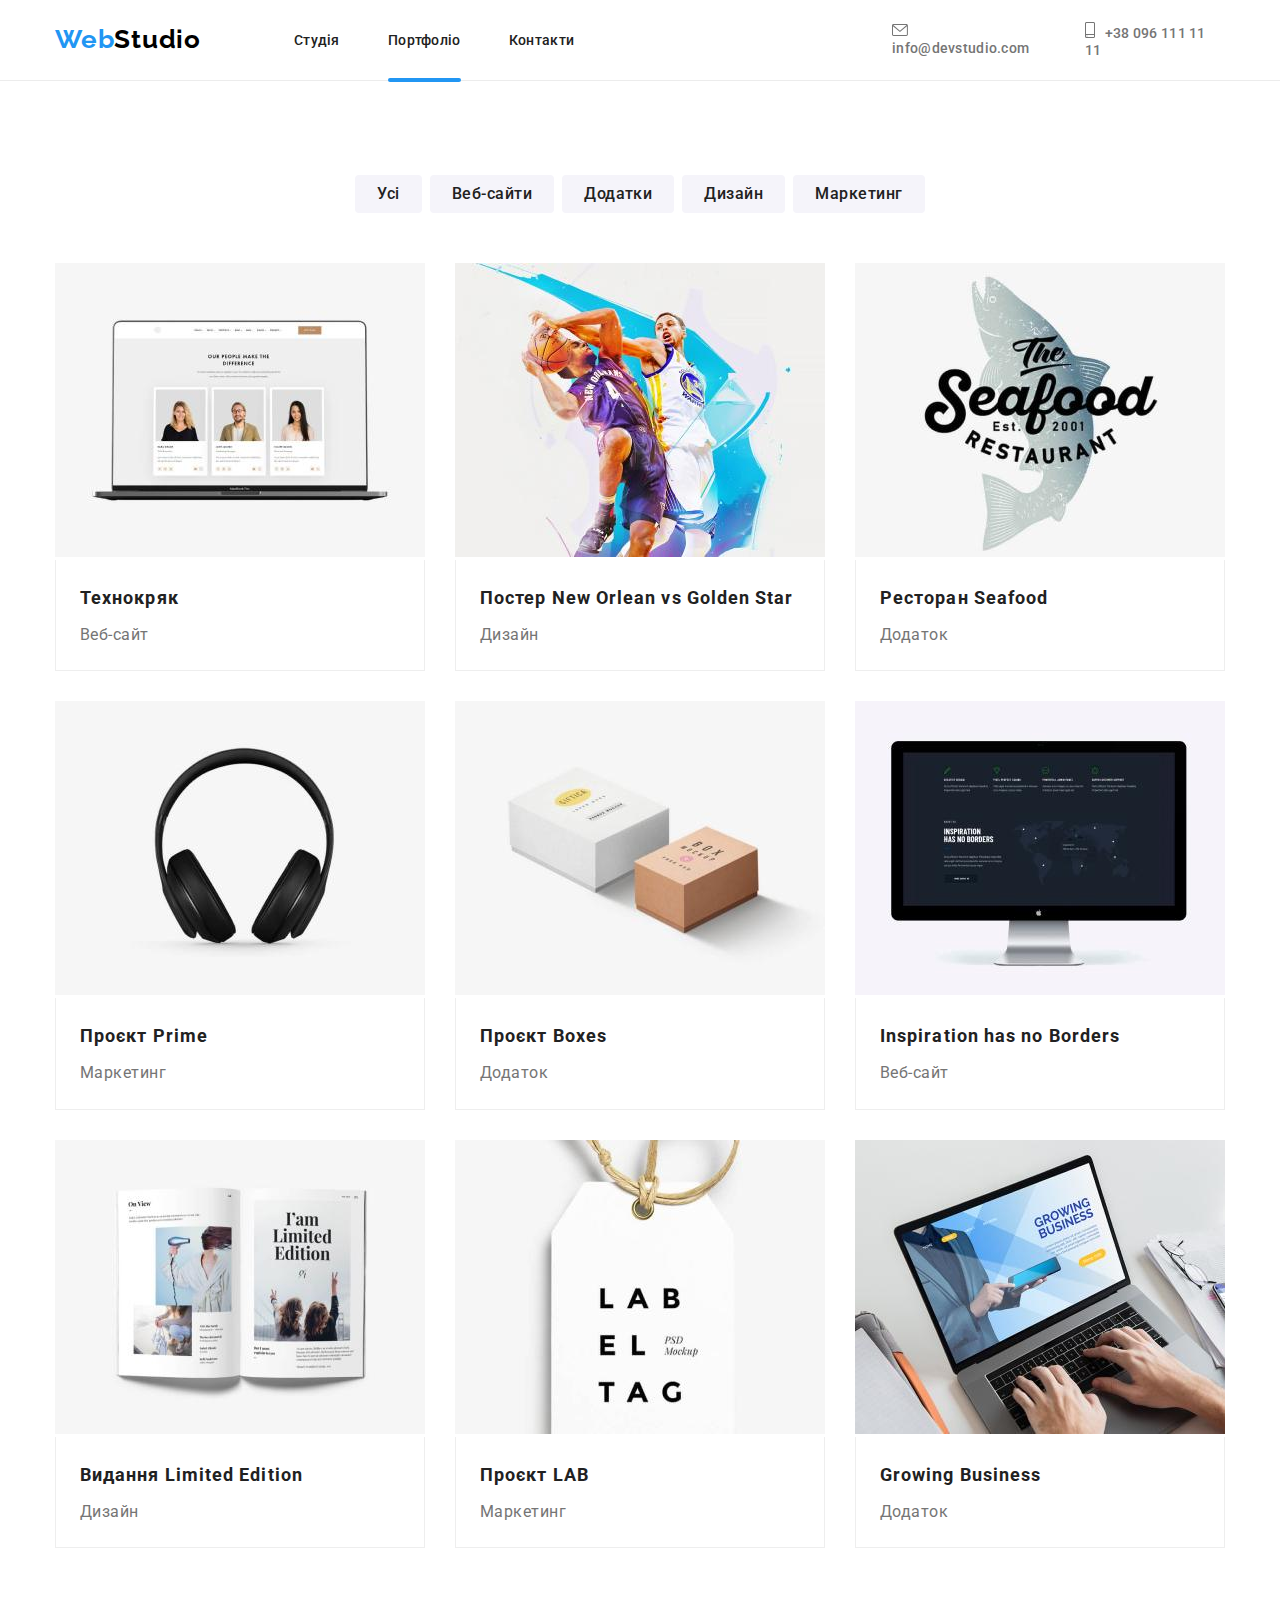
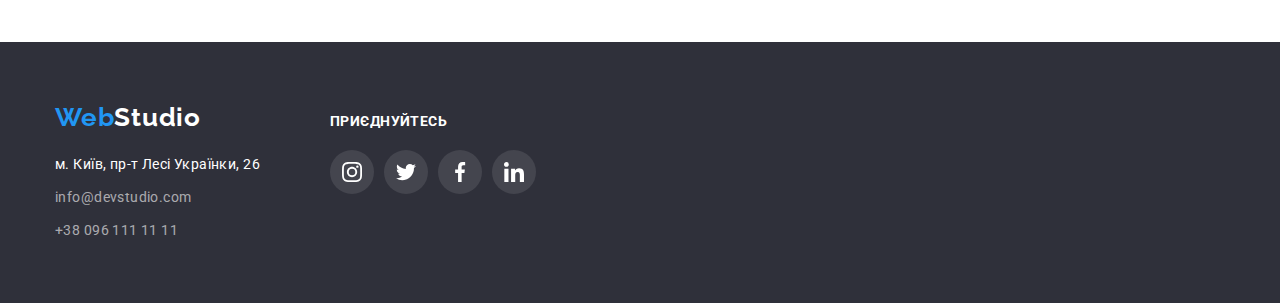
==== portfolio.html @ 5a44cbc3 "clon" ====
<!DOCTYPE html>
<html lang="uk">
  <head>
    <meta charset="UTF-8" />
    <meta http-equiv="X-UA-Compatible" content="IE=edge" />
    <meta name="viewport" content="width=device-width, initial-scale=1.0" />
    <title>WebStudio</title>
    <link rel="preconnect" href="https://fonts.googleapis.com" />
    <link rel="preconnect" href="https://fonts.gstatic.com" crossorigin />
    <link
      href="https://fonts.googleapis.com/css2?family=Raleway:wght@700&family=Roboto:wght@400;500;700;900&display=swap"
      rel="stylesheet"
    />
    <link
      rel="stylesheet"
      href="https://cdnjs.cloudflare.com/ajax/libs/modern-normalize/1.0.0/modern-normalize.min.css"
    />
    <link rel="stylesheet" href="./css/styles.css" />
  </head>
  <body>
    <header class="page-header">
      <div class="container">
        <nav class="header-nav">
          <a class="logo" href="/">Web<span class="logo-header-span">Studio</span></a>
          <ul class="pages-nav">
            <li class="nav-item">
              <a class="nav-link" href="./index.html" target="_self">Студія</a>
            </li>
            <li class="nav-item">
              <a class="nav-link current-page" href="./portfolio.html" target="_self">Портфоліо</a>
            </li>
            <li class="nav-item">
              <a class="nav-link" href="#">Контакти</a>
            </li>
          </ul>
          <div class="header-contacts">
            <ul class="header-contacts-list">
              <li class="header-contacts-item">
                <a class="mail-head" href="mailto:info@devstudio.com">
                  <svg class="mail-icon" width="16" height="12">
                    <use href="./images/icons.svg#icon-envelope"></use></svg
                  >info@devstudio.com
                </a>
              </li>
              <li class="header-contacts-item">
                <a class="phone-head" href="tel:+380961111111">
                  <svg class="phone-icon" width="10" height="16">
                    <use href="./images/icons.svg#icon-smartphone"></use></svg
                  >+38 096 111 11 11
                </a>
              </li>
            </ul>
          </div>
        </nav>
      </div>
    </header>
    <main>
      <!-- Основная секция -->
      <section class="menu">
        <div class="container">
          <ul class="list-button">
            <li class="menu-item">
              <button class="menu-button" type="button">Усі</button>
            </li>
            <li class="menu-item">
              <button class="menu-button" type="button">Веб-сайти</button>
            </li>
            <li class="menu-item">
              <button class="menu-button" type="button">Додатки</button>
            </li>
            <li class="menu-item">
              <button class="menu-button" type="button">Дизайн</button>
            </li>
            <li class="menu-item">
              <button class="menu-button" type="button">Маркетинг</button>
            </li>
          </ul>
          <ul class="projects-list">
            <li class="projects-item">
              <div class="projects-thumb">
                <img
                  class="projects-img"
                  src="./images/project-card1.jpg"
                  alt="Технокряк"
                  width="370"
                  height="294"
                />
                <div class="projects-description">
                  <p>
                    Ресурс пропонує комплексні пропозиції з різним рівнем функціоналу та сервісів.
                    Все це дозволить відвідувачу отримати вичерпні відомості про компанію чи
                    приватну особу.
                  </p>
                </div>
              </div>
              <div class="projects-name">
                <h3 class="projects-title">Технокряк</h3>
                <p class="projects-text">Веб-сайт</p>
              </div>
            </li>
            <li class="projects-item">
              <div class="projects-thumb">
                <img
                  class="projects-img"
                  src="./images/project-card2.jpg"
                  alt="Постер New Orlean vs Golden Star"
                  width="370"
                  height="294"
                />
                <div class="projects-description">
                  <p>
                    Ресурс пропонує комплексні пропозиції з різним рівнем функціоналу та сервісів.
                    Все це дозволить відвідувачу отримати вичерпні відомості про компанію чи
                    приватну особу.
                  </p>
                </div>
              </div>
              <div class="projects-name">
                <h3 class="projects-title">Постер New Orlean vs Golden Star</h3>
                <p class="projects-text">Дизайн</p>
              </div>
            </li>
            <li class="projects-item">
              <div class="projects-thumb">
                <img
                  class="projects-img"
                  src="./images/project-card3.jpg"
                  alt="Ресторан Seafood"
                  width="370"
                  height="294"
                />
                <div class="projects-description">
                  <p>
                    Ресурс пропонує комплексні пропозиції з різним рівнем функціоналу та сервісів.
                    Все це дозволить відвідувачу отримати вичерпні відомості про компанію чи
                    приватну особу.
                  </p>
                </div>
              </div>
              <div class="projects-name">
                <h3 class="projects-title">Ресторан Seafood</h3>
                <p class="projects-text">Додаток</p>
              </div>
            </li>
            <li class="projects-item">
              <div class="projects-thumb">
                <img
                  class="projects-img"
                  src="./images/project-card4.jpg"
                  alt="Проєкт Prime"
                  width="370"
                  height="294"
                />
                <div class="projects-description">
                  <p>
                    Ресурс пропонує комплексні пропозиції з різним рівнем функціоналу та сервісів.
                    Все це дозволить відвідувачу отримати вичерпні відомості про компанію чи
                    приватну особу.
                  </p>
                </div>
              </div>
              <div class="projects-name">
                <h3 class="projects-title">Проєкт Prime</h3>
                <p class="projects-text">Маркетинг</p>
              </div>
            </li>
            <li class="projects-item">
              <div class="projects-thumb">
                <img
                  class="projects-img"
                  src="./images/project-card5.jpg"
                  alt="Проєкт Boxes"
                  width="370"
                  height="294"
                />
                <div class="projects-description">
                  <p>
                    Ресурс пропонує комплексні пропозиції з різним рівнем функціоналу та сервісів.
                    Все це дозволить відвідувачу отримати вичерпні відомості про компанію чи
                    приватну особу.
                  </p>
                </div>
              </div>
              <div class="projects-name">
                <h3 class="projects-title">Проєкт Boxes</h3>
                <p class="projects-text">Додаток</p>
              </div>
            </li>
            <li class="projects-item">
              <div class="projects-thumb">
                <img
                  class="projects-img"
                  src="./images/project-card6.jpg"
                  alt="Inspiration has no Borders"
                  width="370"
                  height="294"
                />
                <div class="projects-description">
                  <p>
                    Ресурс пропонує комплексні пропозиції з різним рівнем функціоналу та сервісів.
                    Все це дозволить відвідувачу отримати вичерпні відомості про компанію чи
                    приватну особу.
                  </p>
                </div>
              </div>
              <div class="projects-name">
                <h3 class="projects-title">Inspiration has no Borders</h3>
                <p class="projects-text">Веб-сайт</p>
              </div>
            </li>
            <li class="projects-item">
              <div class="projects-thumb">
                <img
                  class="projects-img"
                  src="./images/project-card7.jpg"
                  alt="Видання Limited Edition"
                  width="370"
                  height="294"
                />
                <div class="projects-description">
                  <p>
                    Ресурс пропонує комплексні пропозиції з різним рівнем функціоналу та сервісів.
                    Все це дозволить відвідувачу отримати вичерпні відомості про компанію чи
                    приватну особу.
                  </p>
                </div>
              </div>
              <div class="projects-name">
                <h3 class="projects-title">Видання Limited Edition</h3>
                <p class="projects-text">Дизайн</p>
              </div>
            </li>
            <li class="projects-item">
              <div class="projects-thumb">
                <img
                  class="projects-img"
                  src="./images/project-card8.jpg"
                  alt="Проєкт LAB"
                  width="370"
                  height="294"
                />
                <div class="projects-description">
                  <p>
                    Ресурс пропонує комплексні пропозиції з різним рівнем функціоналу та сервісів.
                    Все це дозволить відвідувачу отримати вичерпні відомості про компанію чи
                    приватну особу.
                  </p>
                </div>
              </div>
              <div class="projects-name">
                <h3 class="projects-title">Проєкт LAB</h3>
                <p class="projects-text">Маркетинг</p>
              </div>
            </li>
            <li class="projects-item">
              <div class="projects-thumb">
                <img
                  class="projects-img"
                  src="./images/project-card9.jpg"
                  alt="Growing Business"
                  width="370"
                  height="294"
                />
                <div class="projects-description">
                  <p>
                    Ресурс пропонує комплексні пропозиції з різним рівнем функціоналу та сервісів.
                    Все це дозволить відвідувачу отримати вичерпні відомості про компанію чи
                    приватну особу.
                  </p>
                </div>
              </div>
              <div class="projects-name">
                <h3 class="projects-title">Growing Business</h3>
                <p class="projects-text">Додаток</p>
              </div>
            </li>
          </ul>
        </div>
      </section>
    </main>
    <footer class="page-footer">
      <div class="container">
        <div class="footer-boxes">
          <div class="footer-box-contacs">
            <a class="logo-footer" href="/">Web<span class="logo-footer-span">Studio</span></a>
            <address class="footer-address">
              <ul class="footer-contacs">
                <li class="footer-item">
                  <a class="map-footer" href="https://goo.gl/maps/89aAq961mNhMFLVW8"
                    >м. Київ, пр-т Лесі Українки, 26</a
                  >
                </li>
                <li class="footer-item">
                  <a class="mail-footer" href="mailto:info@devstudio.com">info@devstudio.com</a>
                </li>
                <li class="footer-item">
                  <a class="tel-footer" href="tel:+380961111111">+38 096 111 11 11</a>
                </li>
              </ul>
            </address>
          </div>
          <div class="footer-box-social">
            <p class="footer-social-text">приєднуйтесь</p>
            <ul class="footer-social-list">
              <li class="footer-social-item">
                <a href="" class="footer-social-link">
                  <svg class="footer-social-icon" width="20" height="20">
                    <use href="./images/icons.svg#icon-instagram"></use>
                  </svg>
                </a>
              </li>
              <li class="footer-social-item">
                <a href="" class="footer-social-link">
                  <svg class="footer-social-icon" width="20" height="20">
                    <use href="./images/icons.svg#icon-twitter"></use>
                  </svg>
                </a>
              </li>
              <li class="footer-social-item">
                <a href="" class="footer-social-link">
                  <svg class="footer-social-icon" width="20" height="20">
                    <use href="./images/icons.svg#icon-facebook"></use>
                  </svg>
                </a>
              </li>
              <li class="footer-social-item">
                <a href="" class="footer-social-link">
                  <svg class="footer-social-icon" width="20" height="20">
                    <use href="./images/icons.svg#icon-linkedin"></use>
                  </svg>
                </a>
              </li>
            </ul>
          </div>
        </div>
      </div>
    </footer>
  </body>
</html>
---- css/styles.css ----
:root {
  --color-primary: #757575;
  --color-brand: #212121;
  --color-accent: #2196f3;
  --color-button: #f5f4fa;
  --color-white: #ffffff;
  --color-gray-icons: #afb1b8;
  --color-background-hero: #c4c4c4;
  --color-background-footer: #2f303a;
  --overlay: linear-gradient(to right, rgba(47, 48, 58, 0.4), rgba(47, 48, 58, 0.4));
  --timing-function: cubic-bezier(0.4, 0, 0.2, 1);
}

/* Общие настройки стиля */
body {
  font-family: 'Roboto', 'Raleway', sans-serif;
  font-size: 14px;
  color: var(--color-primary);
  background-color: var(--color-white);
}

ul {
  list-style-type: none;
}

h1,
h2,
h3,
h4,
h5,
h6,
p,
ul {
  padding: 0;
  margin: 0;
}

section {
  padding-top: 94px;
  padding-bottom: 94px;
}

/* Стилизация container */
.container {
  width: 1200px;
  padding: 0px 15px;
  margin: 0 auto;
  /* outline: 2px solid red; */
}

/* Header */
.page-header {
  margin: 0 auto;
  border-bottom: 1px solid #ececec;
}

/* Навигация в шапке */
.header-nav {
  display: flex;
  align-items: center;
}

/* Стилизация логотипа шапки*/
.logo {
  margin-right: 93px;
  padding-top: 24px;
  padding-bottom: 25px;
  font-family: 'Raleway';
  font-weight: 700;
  font-size: 26px;
  line-height: 1.2;
  letter-spacing: 0.03em;
  text-decoration: none;
  color: var(--color-accent);
}

.logo-header-span {
  color: #000000;
}

/* Навигация по страницам */
.pages-nav {
  display: flex;
  justify-content: space-between;
  width: 281px;
  margin-right: 318px;
}

.nav-link {
  position: relative;
  padding-top: 32px;
  padding-bottom: 32px;
  font-weight: 500;
  font-size: 14px;
  line-height: 1.14;
  letter-spacing: 0.02em;
  color: var(--color-brand);
  text-decoration: none;
  transition: color 250ms var(--timing-function);
}

.nav-link:hover,
.nav-link:focus {
  color: var(--color-accent);
}

.current-page::after {
  display: inline-block;
  position: absolute;
  content: '';
  width: 100%;
  height: 4px;
  left: 0;
  bottom: -2px;
  background-color: var(--color-accent);
  border-radius: 2px;
}

/* Стилизация контактов в шапке */
.header-contacts-list {
  display: flex;
  align-items: center;
  gap: 30px;
}

.mail-icon,
.phone-icon {
  margin-right: 10px;
  fill: currentColor;
}

.mail-icon:hover,
.phone-icon:hover {
  fill: currentColor;
}

.mail-icon:focus,
.phone-icon:focus {
  fill: currentColor;
}

.mail-head,
.phone-head {
  padding-top: 32px;
  padding-bottom: 32px;
  font-weight: 500;
  font-size: 14px;
  line-height: 1.14;
  letter-spacing: 0.02em;
  color: var(--color-primary);
  text-decoration: none;
  transition: color 250ms var(--timing-function);
}

.mail-head:hover,
.phone-head:hover {
  color: var(--color-accent);
}

.mail-head:focus,
.phone-head:focus {
  color: var(--color-accent);
}

/* Стилизация главной секции */
.hero {
  max-width: 1600px;
  height: 600px;
  margin-left: auto;
  margin-right: auto;
  padding: 200px 0;
  background-image: var(--overlay), url('../images/header-img.jpg');
  background-color: var(--color-background-hero);
  background-repeat: no-repeat;
  background-position: center;
  text-align: center;
}

/*Стилизация основного заголовка */
.hero-title {
  width: 696px;
  margin: 0 auto 30px auto;
  font-weight: 900;
  font-size: 44px;
  line-height: 1.36;
  text-align: center;
  letter-spacing: 0.06em;
  text-transform: uppercase;
  color: var(--color-white);
}

/* Стилизация кнопки заказа услуги */
.hero-button {
  display: block;
  width: 216px;
  height: 50px;
  border: 0;
  border-radius: 4px;
  margin: 0 auto;

  font-family: 'Roboto';
  font-weight: 700;
  font-size: 16px;
  line-height: 1.88;
  text-align: center;
  letter-spacing: 0.06em;
  color: var(--color-white);
  background-color: var(--color-accent);
  cursor: pointer;
  transition: background-color 250ms var(--timing-function);
}

.hero-button:hover,
.hero-button:focus {
  background-color: rgba(33, 150, 243, 0.6);
}

/* Стилизация секции особенности */

.features-icons-list {
  list-style: none;
  display: flex;
  justify-content: center;
  gap: 30px;
  padding-bottom: 30px;
}

.features-icons-link {
  display: flex;
  justify-content: center;
  align-items: center;
  width: 270px;
  height: 120px;
  background-color: var(--color-button);
  border-radius: 4px;
}

.features-list {
  display: flex;
  justify-content: space-between;
  height: 98px;
  margin: 0 auto;
}

.features-item {
  width: 270px;
}

.features-title {
  margin-bottom: 10px;
  font-weight: 700;
  font-size: 14px;
  line-height: 1.14;
  letter-spacing: 0.03em;
  text-transform: uppercase;
  color: var(--color-brand);
}

.features-text {
  font-weight: 400;
  font-size: 14px;
  line-height: 1.7;
  letter-spacing: 0.03em;
  color: var(--color-primary);
}

/* Стилизация секции нашей работы */
.work {
  padding-top: 0;
}

.work-title {
  margin-bottom: 50px;
  font-weight: 700;
  font-size: 36px;
  line-height: 1.166;
  text-align: center;
  letter-spacing: 0.03em;
  color: var(--color-brand);
}

.work-list {
  display: flex;
  justify-content: space-between;
}

.work-thumb {
  position: relative;
}

/* .work-thumb::before {
  position: absolute;
  content: "";
  width: 100%;
  height: 70px;
  bottom: 0;
  background-color: rgba(47, 48, 58, 0.8);
}

.work-meta {
  position: absolute;
  bottom: 27px;
  left: 107px;
  font-weight: 700;
  font-size: 14px;
  line-height: 1.14;
  letter-spacing: 0.03em;
  text-transform: uppercase;
  color: var(--color-white);
} */

.work-thumb > .work-meta {
  position: absolute;
  bottom: 0;
  width: 100%;
  height: 70px;
  text-align: center;
  padding-top: 27px;
  font-weight: 700;
  font-size: 14px;
  line-height: 1.14;
  letter-spacing: 0.03em;
  text-transform: uppercase;
  background-color: rgba(47, 48, 58, 0.8);
  color: var(--color-white);
}

.work-img {
  display: block;
  max-width: 100%;
  height: auto;
}

/* Стилизация секции команды */
.team {
  background-color: var(--color-button);
}

.team-title {
  margin-bottom: 50px;
  font-weight: 700;
  font-size: 36px;
  line-height: 1.17;
  text-align: center;
  letter-spacing: 0.03em;
  color: var(--color-brand);
}

.team-list {
  display: flex;
  justify-content: space-between;
}

.team-item {
  background: var(--color-white);
  box-shadow: 0px 1px 3px rgba(0, 0, 0, 0.12), 0px 1px 1px rgba(0, 0, 0, 0.14),
    0px 2px 1px rgba(0, 0, 0, 0.2);
  border-radius: 0px 0px 4px 4px;
}

.name-card {
  padding-top: 30px;
  padding-bottom: 16px;
}

.team-name {
  margin-bottom: 10px;
  font-weight: 500;
  font-size: 16px;
  line-height: 1.19;
  text-align: center;
  letter-spacing: 0.03em;
  color: var(--color-brand);
}

.team-text {
  font-weight: 400;
  font-size: 16px;
  line-height: 1.19;
  letter-spacing: 0.03em;
  text-align: center;
}

.social-list {
  list-style: none;
  display: flex;
  justify-content: center;
  gap: 10px;
  padding-bottom: 30px;
}

.social-link {
  width: 44px;
  height: 44px;
  display: flex;
  align-items: center;
  justify-content: center;
  fill: var(--color-gray-icons);
  background-color: var(--color-white);
  border-radius: 50%;
  transition: fill 250ms var(--timing-function), background-color 250ms var(--timing-function);
}

.social-link:hover,
.social-link:focus {
  fill: var(--color-white);
  background-color: var(--color-accent);
}

/* Стилизация секции Постоянные клиенты */
.clients-title {
  margin-bottom: 50px;
  font-weight: 700;
  font-size: 36px;
  line-height: 1.17;
  text-align: center;
  letter-spacing: 0.03em;
  color: var(--color-brand);
}

.clients-list {
  list-style: none;
  display: flex;
  justify-content: center;
  gap: 30px;
}

.clients-link {
  display: flex;
  justify-content: center;
  align-items: center;
  width: 170px;
  height: 92px;
  border-radius: 4px;
  border: 1px solid var(--color-gray-icons);
  fill: var(--color-gray-icons);
  transition: border-color 250ms var(--timing-function), fill 250ms var(--timing-function);
}

.clients-link:hover,
.clients-link:focus {
  border-color: var(--color-accent);
  fill: var(--color-accent);
}

/* Стилизация кнопок на странице Портфолио */
.menu {
  padding: 94px 0;
}

.list-button {
  display: flex;
  justify-content: center;
  margin-bottom: 50px;
}

.list-button > .menu-item:not(:last-child) {
  margin-right: 8px;
}

.menu-button {
  padding: 6px 22px;
  height: 38px;
  font-family: 'Roboto';
  font-weight: 500;
  font-size: 16px;
  line-height: 1.63;
  text-align: center;
  letter-spacing: 0.03em;
  color: var(--color-brand);
  background-color: #f5f4fa;
  border: 0;
  border-radius: 4px;
  cursor: pointer;
  transition: color 250ms var(--timing-function), background-color 250ms var(--timing-function);
}

.menu-button:hover,
.menu-button:focus {
  color: var(--color-white);
  background-color: var(--color-accent);
}

/* Стизизация основной секции страницы портфолио */
.projects-list {
  display: flex;
  flex-wrap: wrap;
  gap: 30px;
}

.projects-item {
  width: 370px;
  background: var(--color-white);
  transition: box-shadow 250ms var(--timing-function);
}

.projects-thumb {
  position: relative;
  overflow: hidden;
}

.projects-description {
  position: absolute;
  top: 0;
  left: 0;
  width: 100%;
  height: 100%;
  padding: 63px 24px;
  font-weight: 400;
  font-size: 18px;
  line-height: 1.55;
  letter-spacing: 0.03em;
  color: var(--color-white);
  transform: translateY(100%);
  background-color: rgba(33, 150, 243, 0.9);
  transition: transform 250ms var(--timing-function);
}

.projects-item:hover .projects-description {
  transform: translateY(0);
}

.projects-item:hover,
.projects-item:focus {
  box-shadow: 0px 1px 1px rgba(0, 0, 0, 0.12), 0px 4px 4px rgba(0, 0, 0, 0.06),
    1px 4px 6px rgba(0, 0, 0, 0.16);
}

.projects-name {
  padding: 20px 24px;
  border-left: 1px solid #eeeeee;
  border-right: 1px solid #eeeeee;
  border-bottom: 1px solid #eeeeee;
}

.projects-title {
  margin-bottom: 4px;
  font-weight: 700;
  font-size: 18px;
  line-height: 2;
  letter-spacing: 0.06em;
  color: var(--color-brand);
}

.projects-text {
  font-size: 16px;
  line-height: 1.88;
  letter-spacing: 0.03em;
}

/* Стилизация подвала */
.page-footer {
  background-color: var(--color-background-footer);
  padding-top: 60px;
  padding-bottom: 60px;
}

.footer-boxes {
  display: flex;
  align-items: baseline;
}

.logo-footer {
  display: block;
  margin-bottom: 20px;
  font-family: 'Raleway';
  font-weight: 700;
  font-size: 26px;
  line-height: 1.2;
  letter-spacing: 0.03em;
  text-decoration: none;
  color: var(--color-accent);
}

.logo-footer-span {
  color: var(--color-white);
}

/* Стилизация контактов в подвале */
.footer-address {
  font-style: normal;
}

.footer-contacs > .footer-item:not(:last-child) {
  margin-bottom: 9px;
}

.map-footer {
  font-weight: 400;
  font-size: 14px;
  line-height: 1.71;
  letter-spacing: 0.03em;
  color: var(--color-white);
  text-decoration: none;
}

.mail-footer,
.tel-footer {
  font-weight: 400;
  font-size: 14px;
  line-height: 1.71;
  letter-spacing: 0.03em;
  color: rgba(255, 255, 255, 0.6);
  text-decoration: none;
}

.footer-box-social {
  display: block;
  margin-left: 70px;
}

.footer-social-text {
  margin-bottom: 20px;
  font-weight: 700;
  font-size: 14px;
  line-height: 1.14;
  letter-spacing: 0.03em;
  text-transform: uppercase;
  color: var(--color-white);
}

.footer-social-list {
  list-style: none;
  display: flex;
  justify-content: center;
  gap: 10px;
}

.footer-social-link {
  width: 44px;
  height: 44px;
  display: flex;
  align-items: center;
  justify-content: center;
  fill: var(--color-white);
  background-color: rgba(255, 255, 255, 0.1);
  border-radius: 50%;
  transition: background-color 250ms var(--timing-function);
}

.footer-social-link:hover,
.footer-social-link:focus {
  background-color: var(--color-accent);
}

/* Модальное окно */
.backdrop {
  position: fixed;
  top: 0;
  left: 0;
  width: 100%;
  height: 100%;
  z-index: 1;
  background-color: rgba(0, 0, 0, 0.2);
  transition: opacity 250ms var(--timing-function), visibility 250ms var(--timing-function);
}

.is-hidden {
  opacity: 0;
  visibility: hidden;
  pointer-events: none;
}

.modal {
  position: absolute;
  top: 50%;
  left: 50%;
  transform: translate(-50%, -50%);
  width: 528px;
  max-height: 581px;
  height: 100%;
  background-color: var(--color-white);
  box-shadow: 0px 1px 3px rgba(0, 0, 0, 0.12), 0px 1px 1px rgba(0, 0, 0, 0.14),
    0px 2px 1px rgba(0, 0, 0, 0.2);
  border-radius: 4px;
  overflow: auto;
}

.modal-close-button {
  position: absolute;
  top: 8px;
  right: 8px;
  width: 30px;
  height: 30px;
  display: flex;
  align-items: center;
  justify-content: center;
  background-color: var(--color-white);
  border-radius: 50%;
  border: 1px solid rgba(0, 0, 0, 0.1);
}
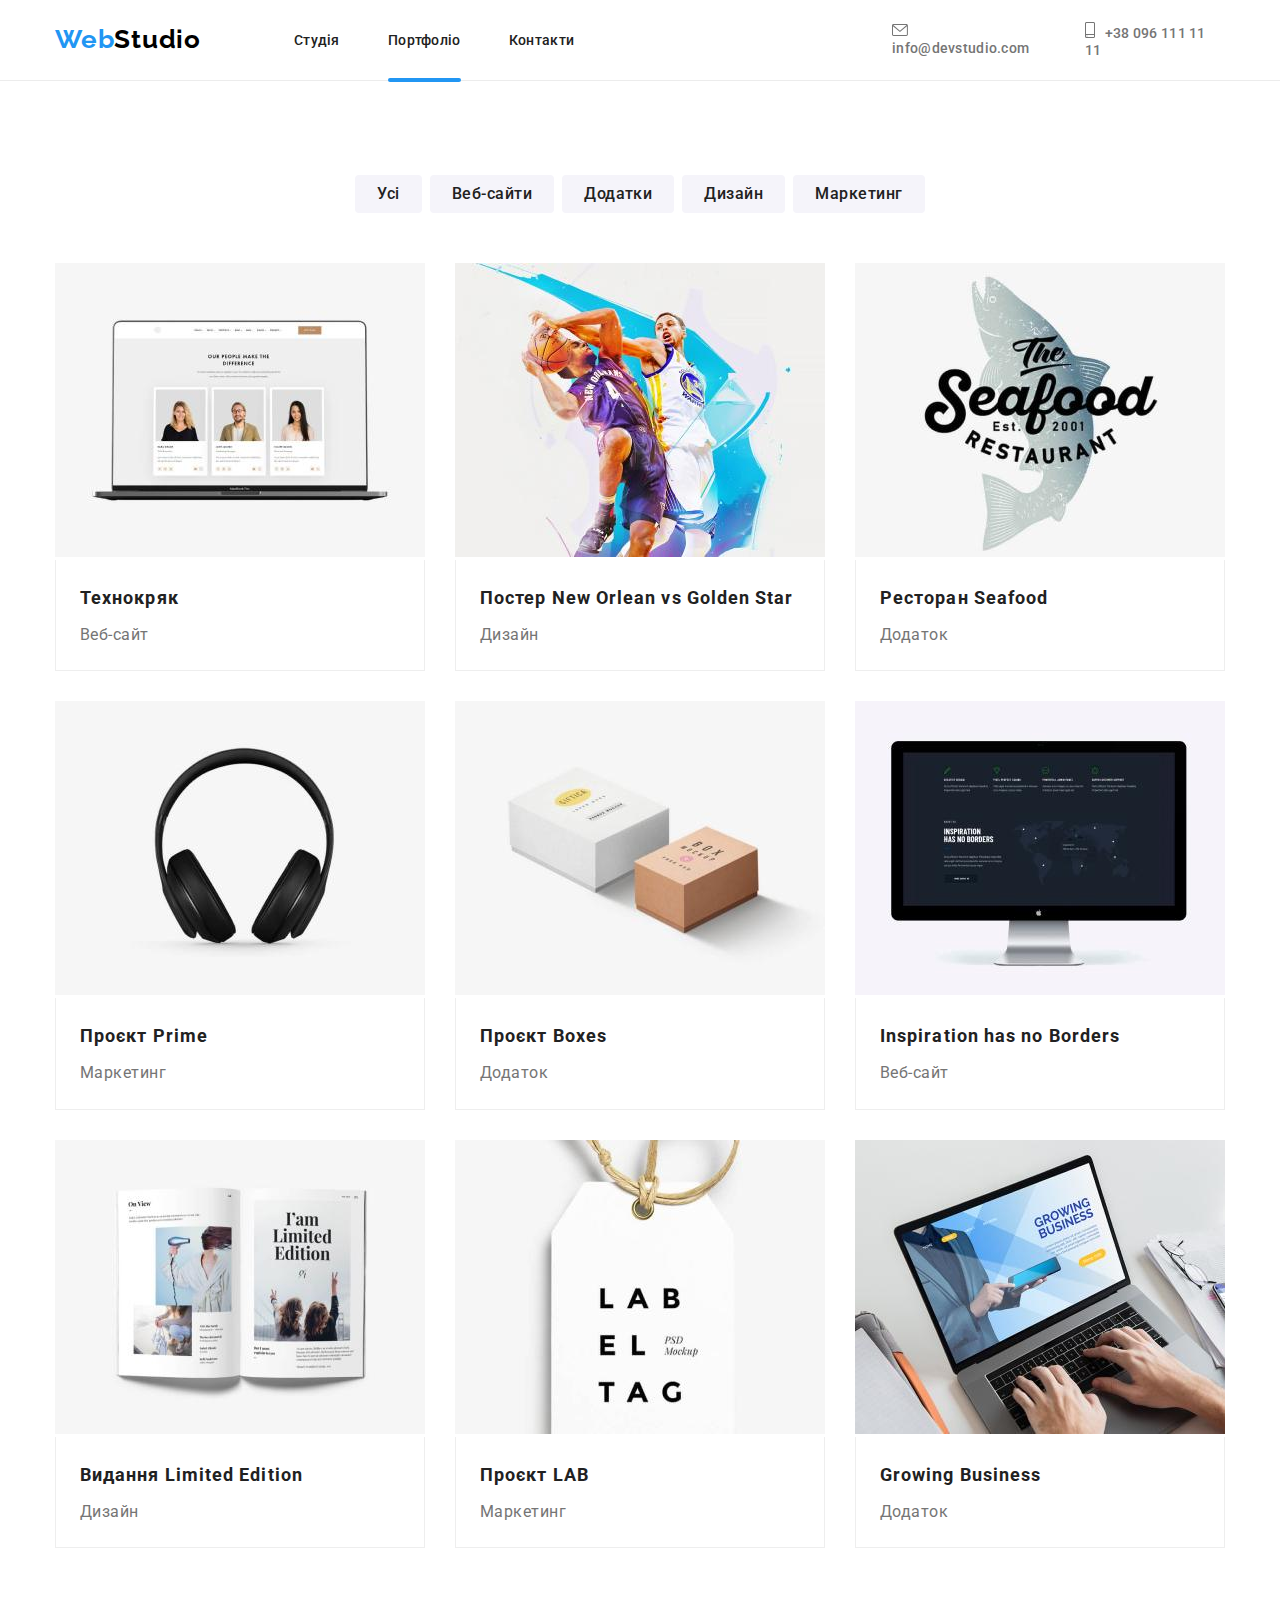
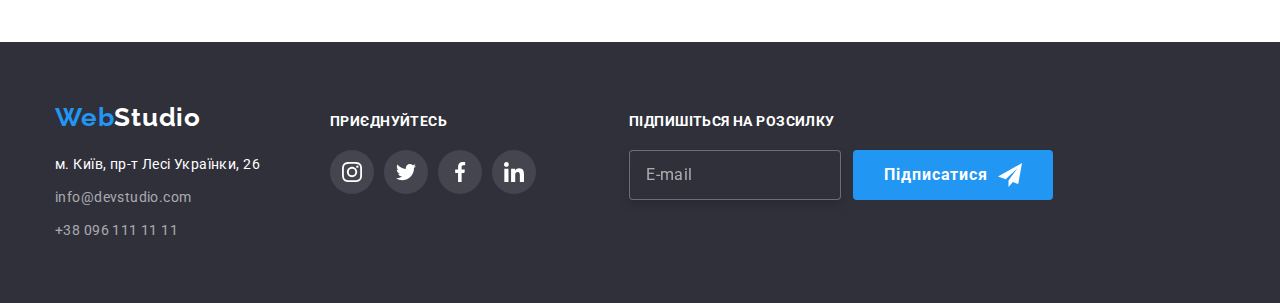
==== commit d4030121: "Homework_6" ====
--- a/portfolio.html
+++ b/portfolio.html
@@ -332,6 +332,28 @@
               </li>
             </ul>
           </div>
+          <form name="footer-form">
+            <div class="footer-form-field">
+              <div class="footer-form-send">
+                <label class="footer-form-label" for="send-mail">Підпишіться на розсилку</label>
+                <input
+                  class="footer-form-input"
+                  id="send-mail"
+                  type="email"
+                  name="send-mail"
+                  placeholder="E-mail"
+                />
+              </div>
+              <div class="send-control">
+                <button type="submit" class="send-button">
+                  Підписатися
+                  <svg class="send-icon" width="24" height="24">
+                    <use href="./images/icons.svg#icon-send"></use>
+                  </svg>
+                </button>
+              </div>
+            </div>
+          </form>
         </div>
       </div>
     </footer>
--- a/css/styles.css
+++ b/css/styles.css
@@ -9,6 +9,7 @@
   --color-background-footer: #2f303a;
   --overlay: linear-gradient(to right, rgba(47, 48, 58, 0.4), rgba(47, 48, 58, 0.4));
   --timing-function: cubic-bezier(0.4, 0, 0.2, 1);
+  --input-border: rgba(33, 33, 33, 0.2);
 }
 
 /* Общие настройки стиля */
@@ -33,6 +34,19 @@
 ul {
   padding: 0;
   margin: 0;
+}
+
+.visually-hidden {
+  position: absolute;
+  white-space: nowrap;
+  width: 1px;
+  height: 1px;
+  overflow: hidden;
+  border: 0;
+  padding: 0;
+  clip: rect(0 0 0 0);
+  clip-path: inset(50%);
+  margin: -1px;
 }
 
 section {
@@ -288,27 +302,6 @@
   position: relative;
 }
 
-/* .work-thumb::before {
-  position: absolute;
-  content: "";
-  width: 100%;
-  height: 70px;
-  bottom: 0;
-  background-color: rgba(47, 48, 58, 0.8);
-}
-
-.work-meta {
-  position: absolute;
-  bottom: 27px;
-  left: 107px;
-  font-weight: 700;
-  font-size: 14px;
-  line-height: 1.14;
-  letter-spacing: 0.03em;
-  text-transform: uppercase;
-  color: var(--color-white);
-} */
-
 .work-thumb > .work-meta {
   position: absolute;
   bottom: 0;
@@ -607,6 +600,7 @@
 .footer-box-social {
   display: block;
   margin-left: 70px;
+  margin-right: 93px;
 }
 
 .footer-social-text {
@@ -641,6 +635,69 @@
 .footer-social-link:hover,
 .footer-social-link:focus {
   background-color: var(--color-accent);
+}
+
+/* Стилизация формы в подвале */
+
+.footer-form-field {
+  display: flex;
+  align-items:flex-end ;
+  justify-content: center;
+  gap: 12px;
+}
+
+.footer-form-label {
+  display: block;
+  font-weight: 700;
+  font-size: 14px;
+  line-height: 1.14;
+  letter-spacing: 0.03em;
+  text-transform: uppercase;
+  color: var(--color-white);
+  padding-bottom: 20px;
+}
+
+.footer-form-input {
+  width: 100%;
+  height: 50px;
+  padding: 15px 16px 15px 16px;
+  border: 1px solid rgba(255, 255, 255, 0.3);
+  border-radius: 4px;
+  color: var(--color-accent);
+  filter: drop-shadow(0px 4px 4px rgba(0, 0, 0, 0.15));
+  background-color: var(--color-background-footer);
+  outline: none;
+}
+
+.footer-form-input::placeholder {
+  font-weight: 400;
+  font-size: 16px;
+  line-height: 1.25;
+  letter-spacing: 0.03em;
+  color: rgba(255, 255, 255, 0.6);
+}
+
+.send-button {
+  display: flex;
+  align-items: center;
+  justify-content: center;
+  gap: 10px;
+  width: 200px;
+  height: 50px;
+  border: 0;
+  border-radius: 4px;
+  margin: 0 auto;
+  background-color: var(--color-accent);
+  font-weight: 700;
+  font-size: 16px;
+  line-height: 1.88;
+  letter-spacing: 0.06em;
+  color: var(--color-white);
+  cursor: pointer;
+}
+
+.send-icon {
+  fill: var(--color-white);
 }
 
 /* Модальное окно */
@@ -688,4 +745,155 @@
   background-color: var(--color-white);
   border-radius: 50%;
   border: 1px solid rgba(0, 0, 0, 0.1);
-}
+  cursor: pointer;
+}
+
+.modal-close-button:hover,
+.modal-close-button:focus {
+  fill: var(--color-accent);
+}
+
+/* Форма */
+.form-title {
+  padding-top: 40px;
+  margin-bottom: 12px;
+  font-weight: 700;
+  font-size: 20px;
+  line-height: 1.15;
+  text-align: center;
+  letter-spacing: 0.03em;
+  color: var(--color-brand);
+}
+
+.form-field {
+  padding-left: 40px;
+  padding-right: 40px;
+}
+
+.form-label {
+  display: block;
+  font-weight: 400;
+  font-size: 12px;
+  line-height: 1.17;
+  letter-spacing: 0.01em;
+  color: var(--color-primary);
+  margin-bottom: 4px;
+}
+
+.form-control {
+  position: relative;
+  margin-bottom: 10px;
+}
+
+.form-input {
+  width: 100%;
+  height: 40px;
+  padding: 11px 12px 11px 38px;
+  border: 1px solid var(--input-border);
+  border-radius: 4px;
+  outline: none;
+}
+
+.form-input:focus {
+  border-color: var(--color-accent);
+}
+
+.form-icon {
+  position: absolute;
+  top: 50%;
+  left: 12px;
+  transform: translateY(-50%);
+  fill: var(--color-brand);
+}
+
+.form-control:focus-within .form-icon {
+  fill: var(--color-accent);
+}
+
+.form-textarea {
+  width: 100%;
+  height: 120px;
+  padding: 12px 16px;
+  border: 1px solid var(--input-border);
+  border-radius: 4px;
+  resize: none;
+  margin-bottom: 20px;
+
+  font-weight: 400;
+  font-size: 12px;
+  line-height: 1.17;
+  letter-spacing: 0.01em;
+  color: var(--color-brand);
+}
+
+.form-textarea::placeholder {
+  font-weight: 400;
+  font-size: 12px;
+  line-height: 1.17;
+  letter-spacing: 0.01em;
+  color: rgba(117, 117, 117, 0.5);
+}
+
+.form-textarea:focus {
+  border-color: var(--color-accent);
+  outline: none;
+}
+
+/* Checkbox */
+
+.form-field-checkbox {
+  position: relative;
+  display: flex;
+  align-items: center;
+  justify-content: center;
+  margin-bottom: 30px;
+}
+
+.checkbox-input {
+  appearance: none;
+}
+
+.checkbox-label {
+  display: block;
+  font-weight: 400;
+  font-size: 14px;
+  line-height: 1.7;
+  letter-spacing: 0.03em;
+  color: var(--color-primary);
+  margin-left: 7px;
+  margin-right: 7px;
+}
+
+.checkbox-icon {
+  position: absolute;
+  top: 50%;
+  left: 54px;
+  transform: translateY(-50%);
+  border: 2px solid var(--color-brand);
+  border-radius: 2px;
+  fill: var(--color-white);
+}
+
+.checkbox-input:checked + .checkbox-icon {
+  background-color: var(--color-accent);
+  border: 0;
+}
+
+/* Кнопка отправить */
+.form-button {
+  width: 200px;
+  height: 50px;
+  border: 0;
+  border-radius: 4px;
+  margin: 0 auto;
+  background-color: var(--color-accent);
+
+  display: block;
+  text-align: center;
+  font-weight: 700;
+  font-size: 16px;
+  line-height: 1.88;
+  letter-spacing: 0.06em;
+  color: var(--color-white);
+  cursor: pointer;
+}
